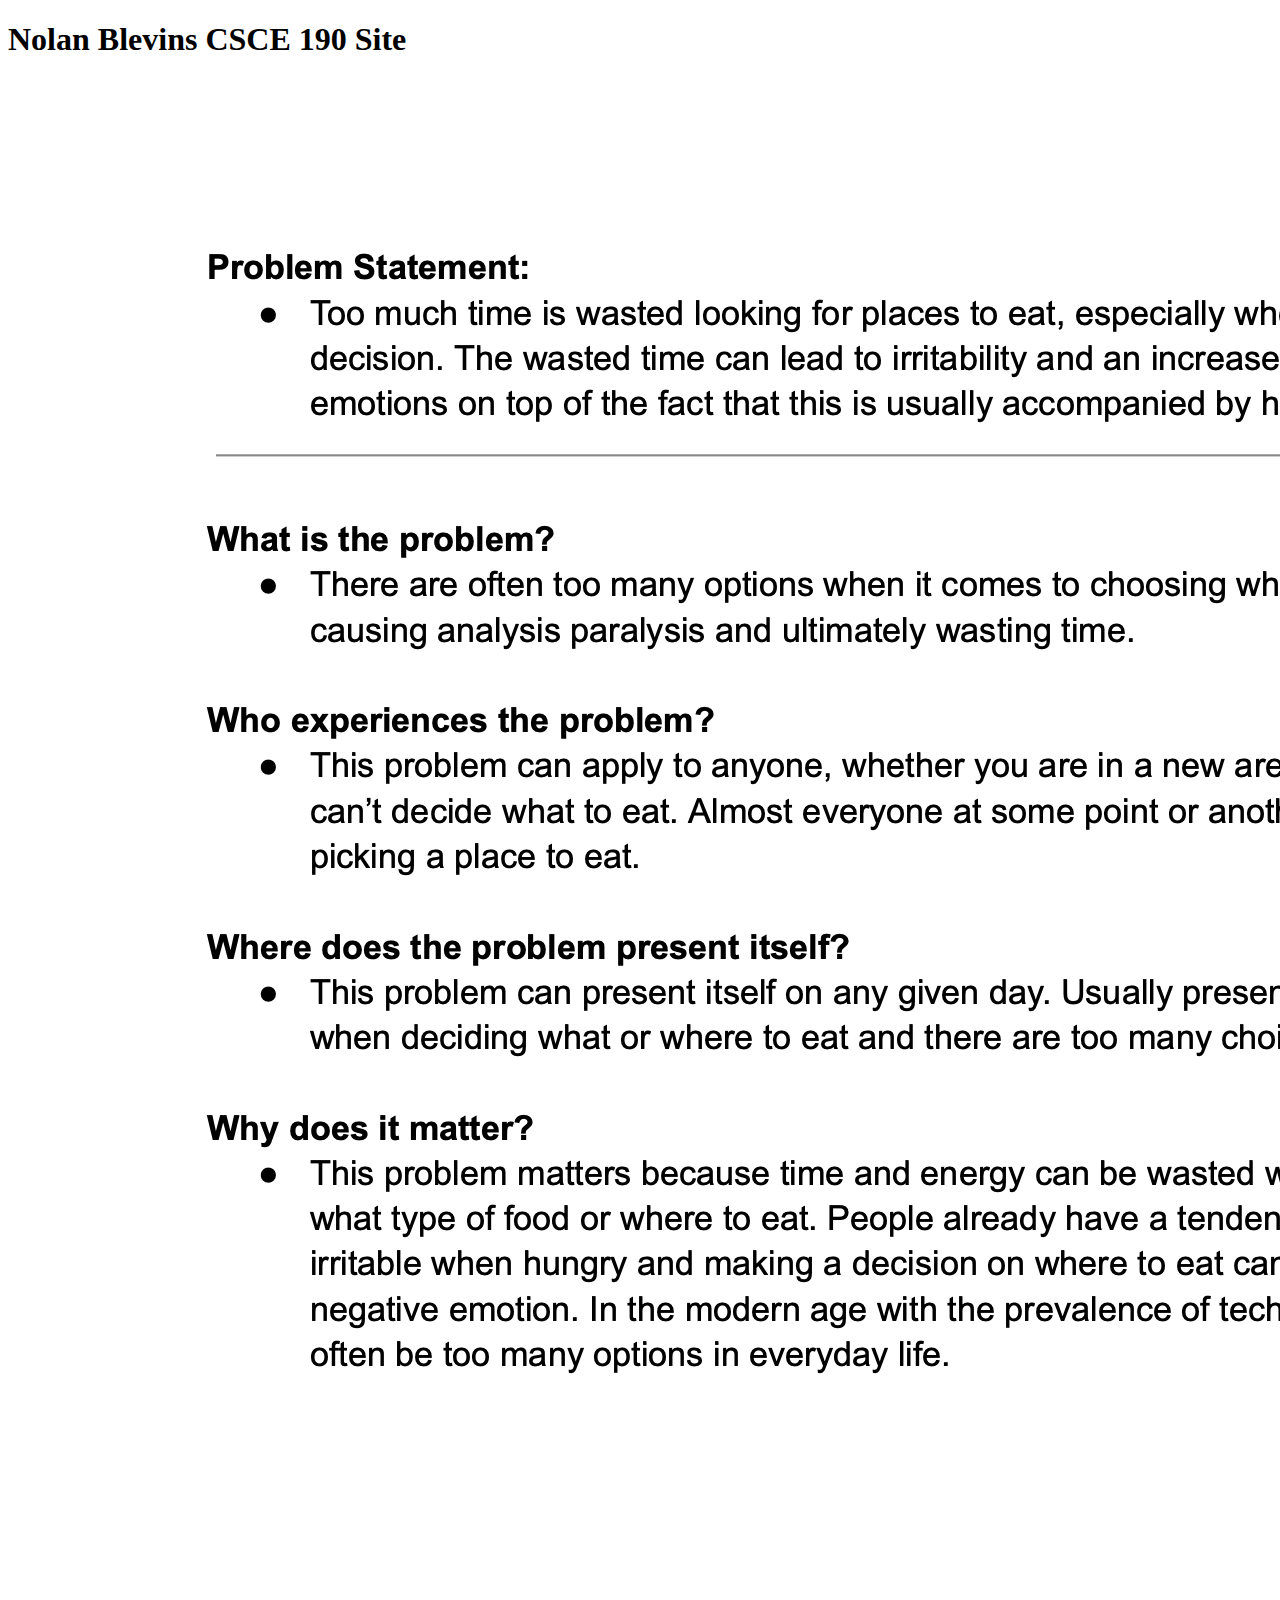
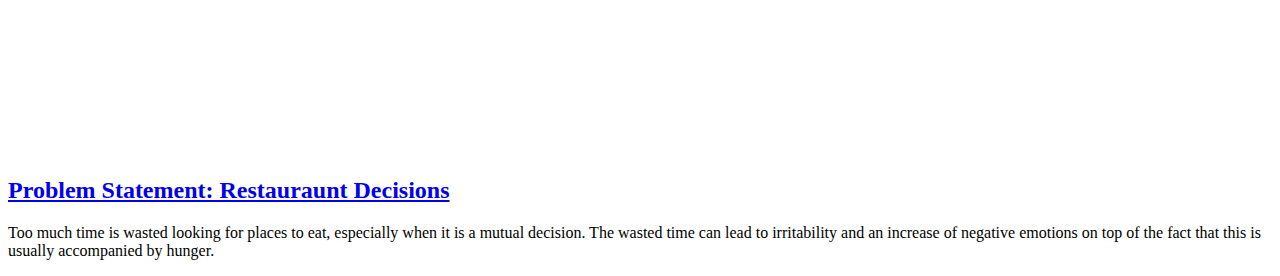
==== index.html @ 2ad58fb8 "Update index.html" ====
<!DOCTYPE html>
<html>
    <head>
        <title>CSCE 190: Nolan Blevins</title>
    </head>
    <body>
        <h1>Nolan Blevins CSCE 190 Site</h1>

        <section class="assignment">
            <a href="files/problem-statement.pdf"><img src="Images/problem-statement.png"></a>
            <section class="ass-details">
                <a href="files/problem-statement.pdf"><h2>Problem Statement: Restauraunt Decisions</h2></a>
                <p>Too much time is wasted looking for places to eat, especially when it is a mutual decision. The wasted time can lead to irritability and an increase of negative emotions on top of the fact that this is usually accompanied by hunger.</p>
            </section>
        </section>

    </body>
</html>
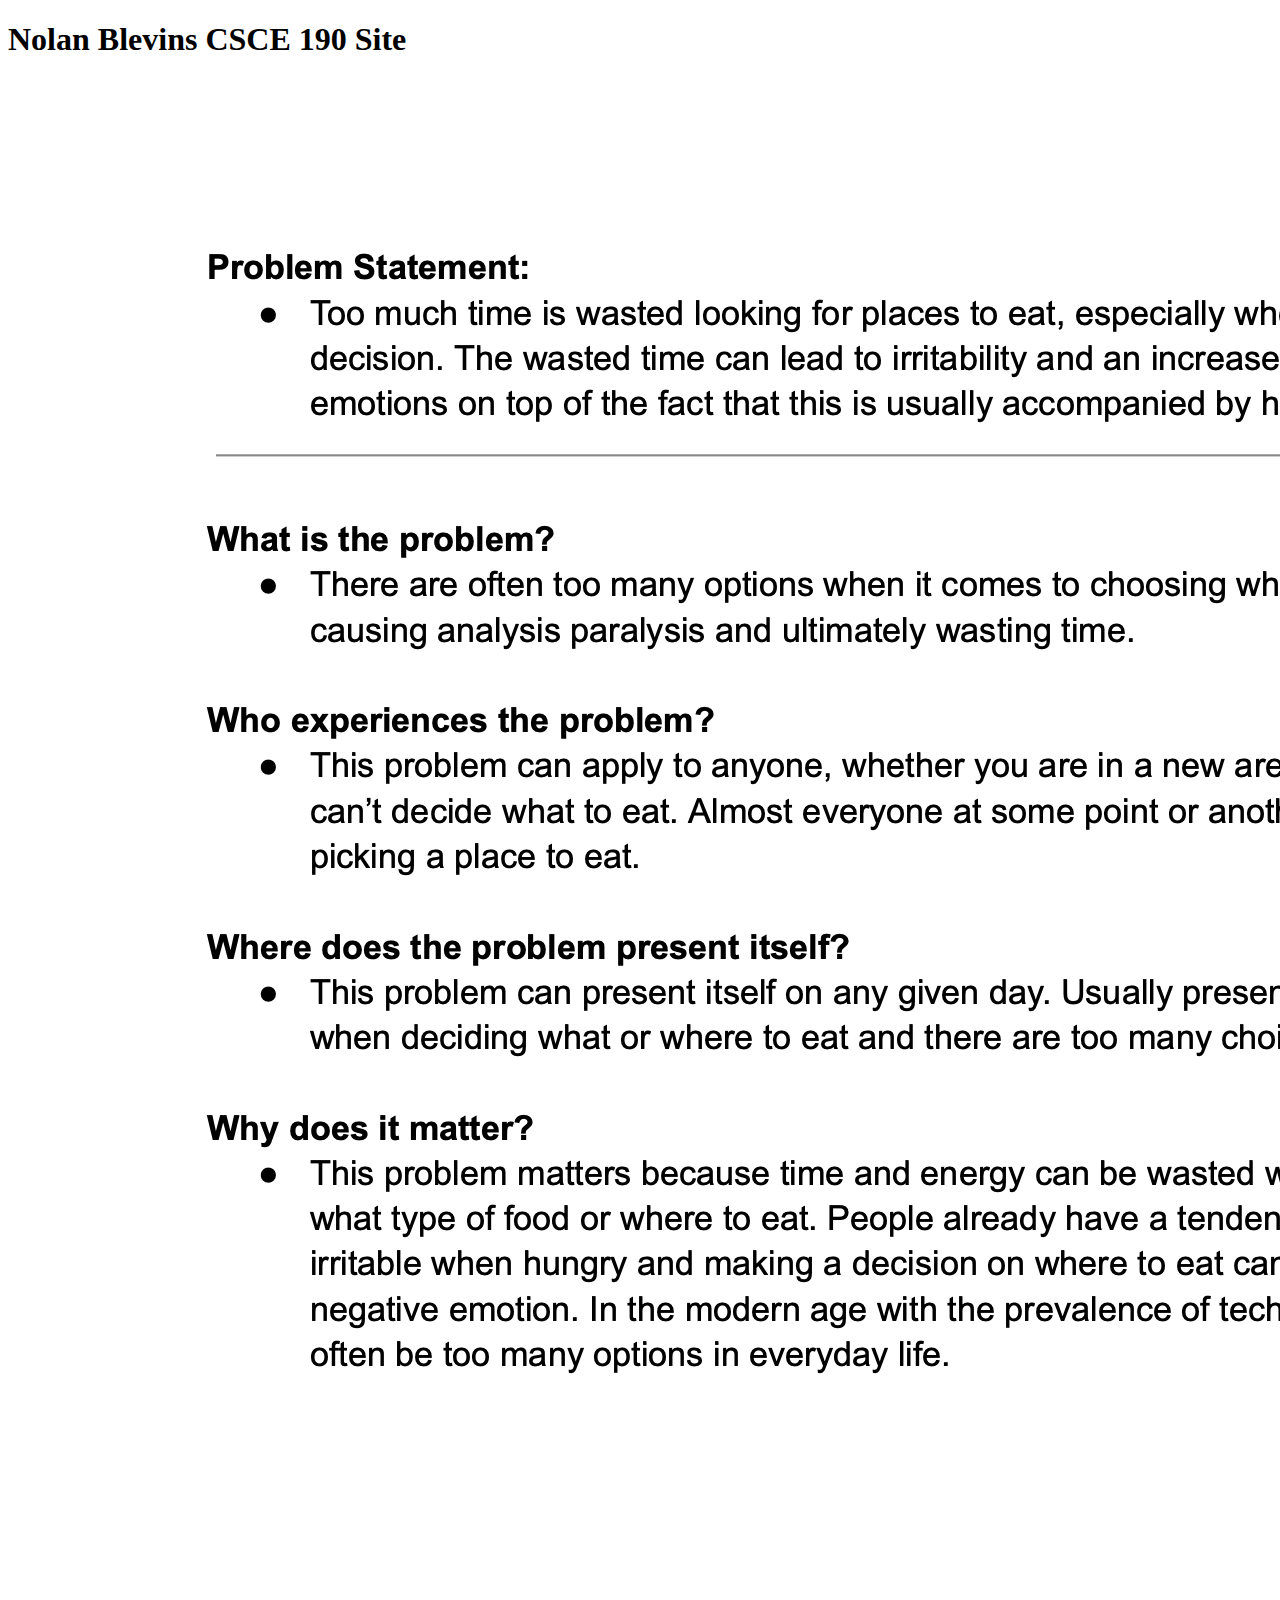
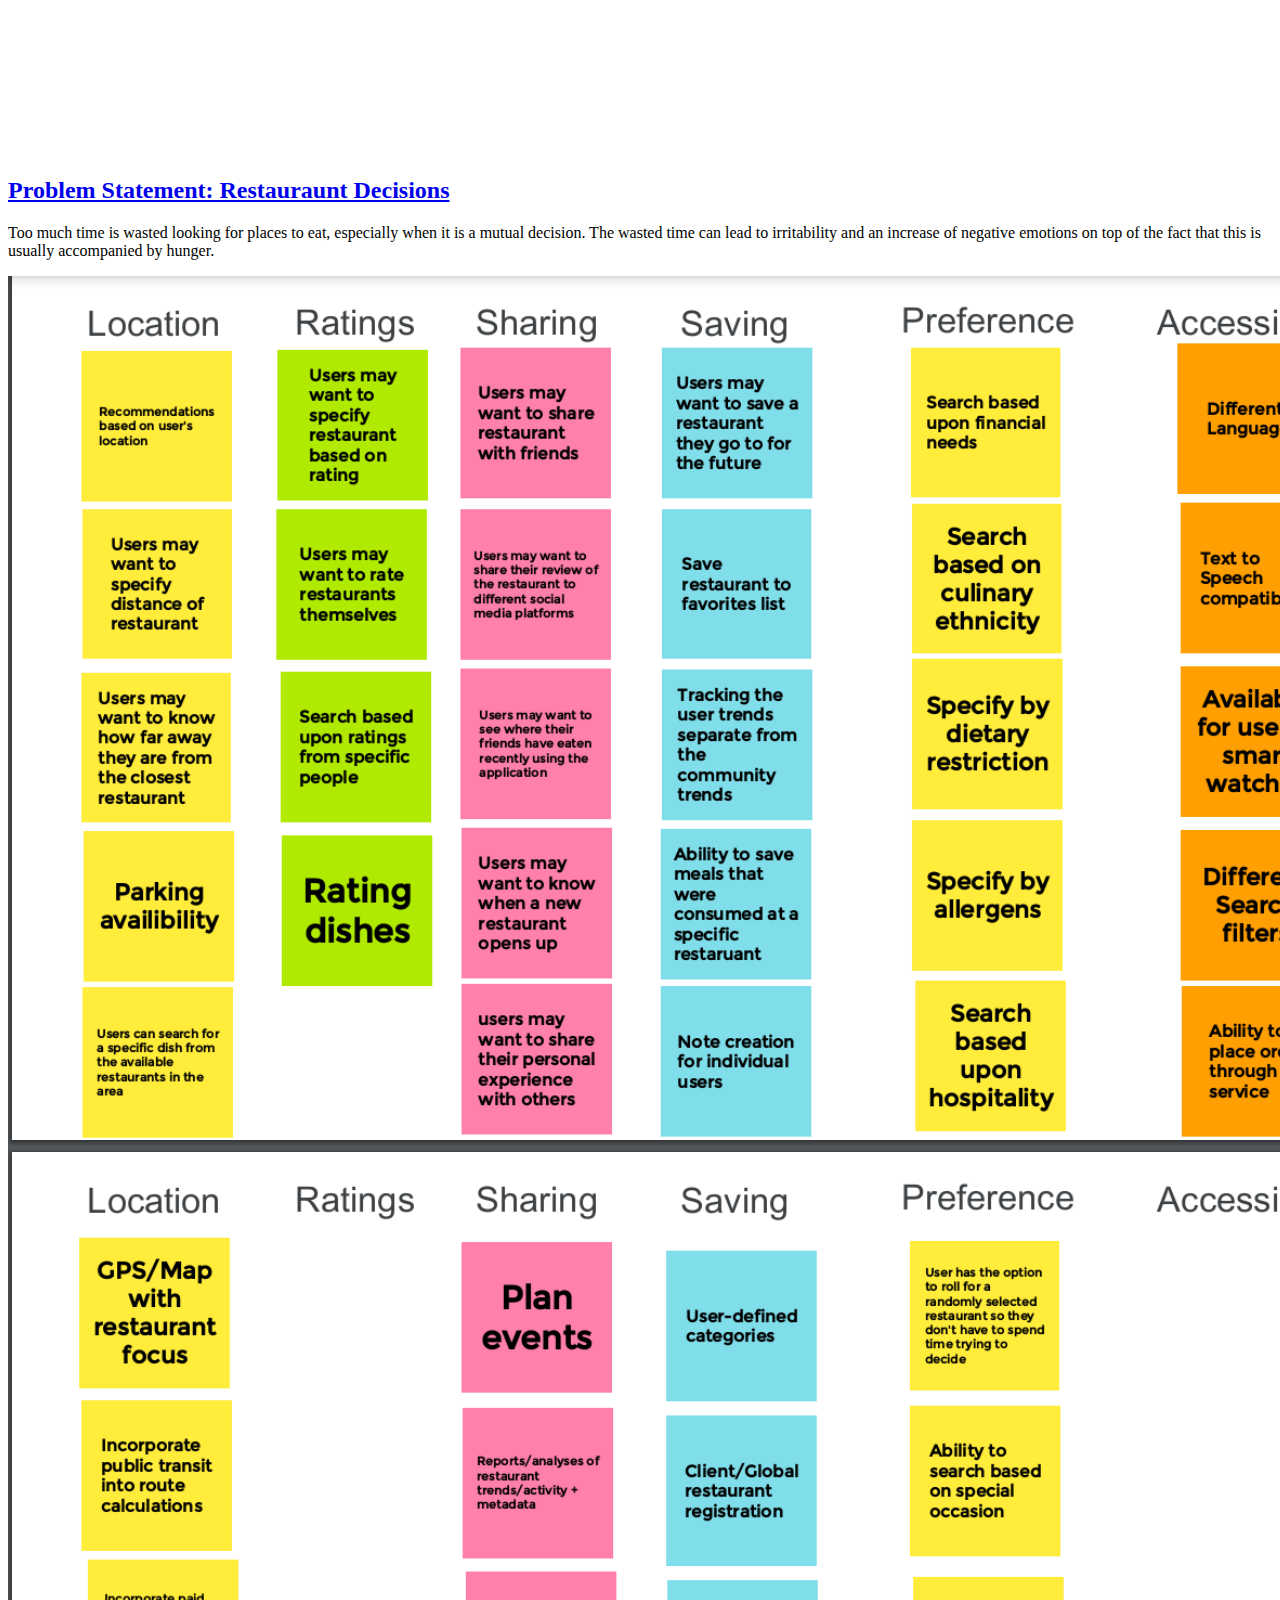
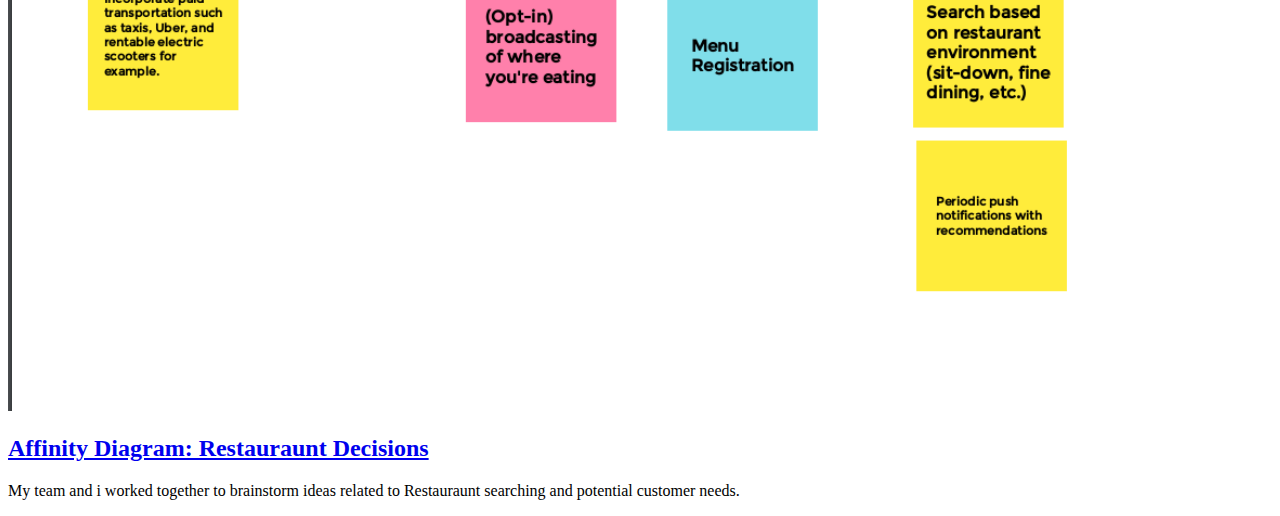
==== commit 05a47471: "Add files via upload" ====
--- a/index.html
+++ b/index.html
@@ -5,7 +5,7 @@
     </head>
     <body>
         <h1>Nolan Blevins CSCE 190 Site</h1>
-
+        <!-- Problem Statement Assignment-->
         <section class="assignment">
             <a href="files/problem-statement.pdf"><img src="Images/problem-statement.png"></a>
             <section class="ass-details">
@@ -14,5 +14,16 @@
             </section>
         </section>
 
+        <!-- Affinity Diagram Assignment-->
+        <section class="assignment">
+            <a href="files/affinity-diagram.pdf"><img src="Images/affinity-diagram.png"></a>
+            <section class="ass-details">
+                <a href="files/affinity-diagram.pdf"><h2>Affinity Diagram: Restauraunt Decisions</h2></a>
+                <p>
+                    My team and i worked together to brainstorm ideas related to Restauraunt searching and potential customer needs.
+                </p>
+            </section>
+        </section>
+
     </body>
 </html>
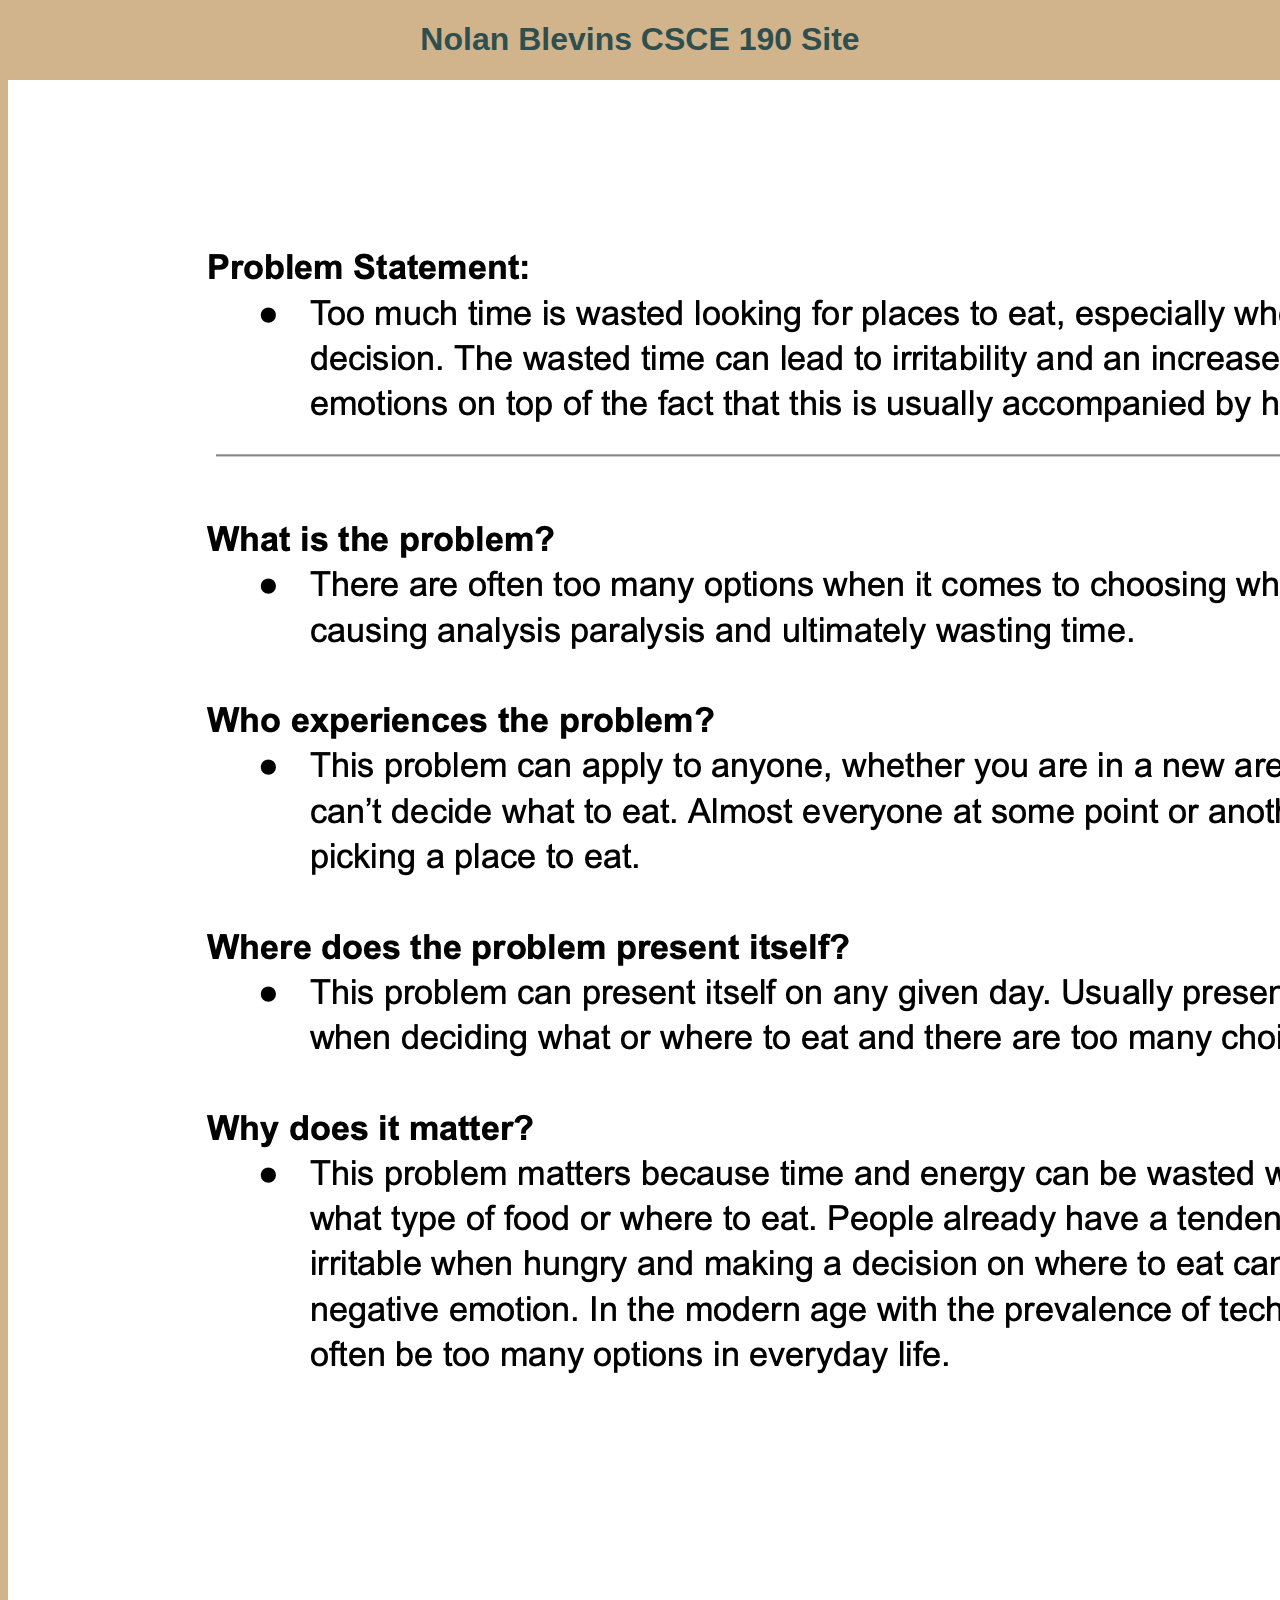
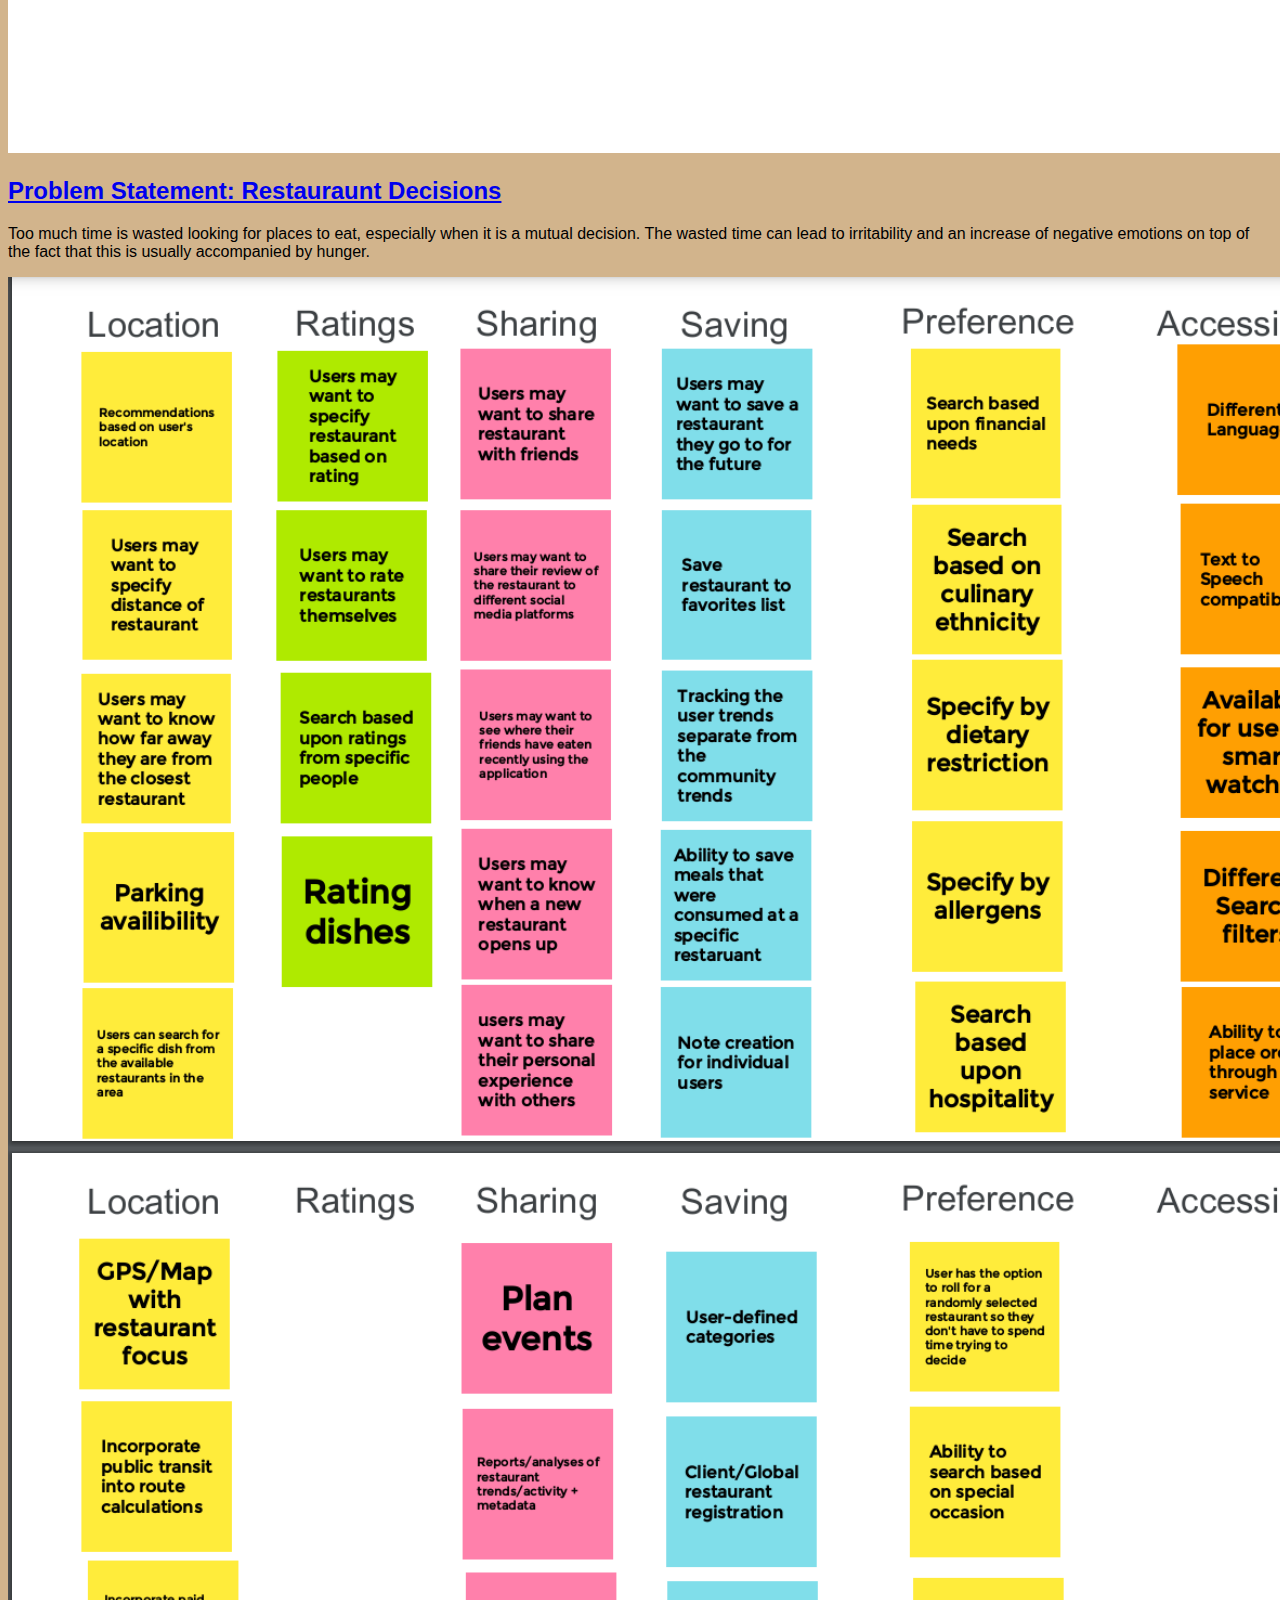
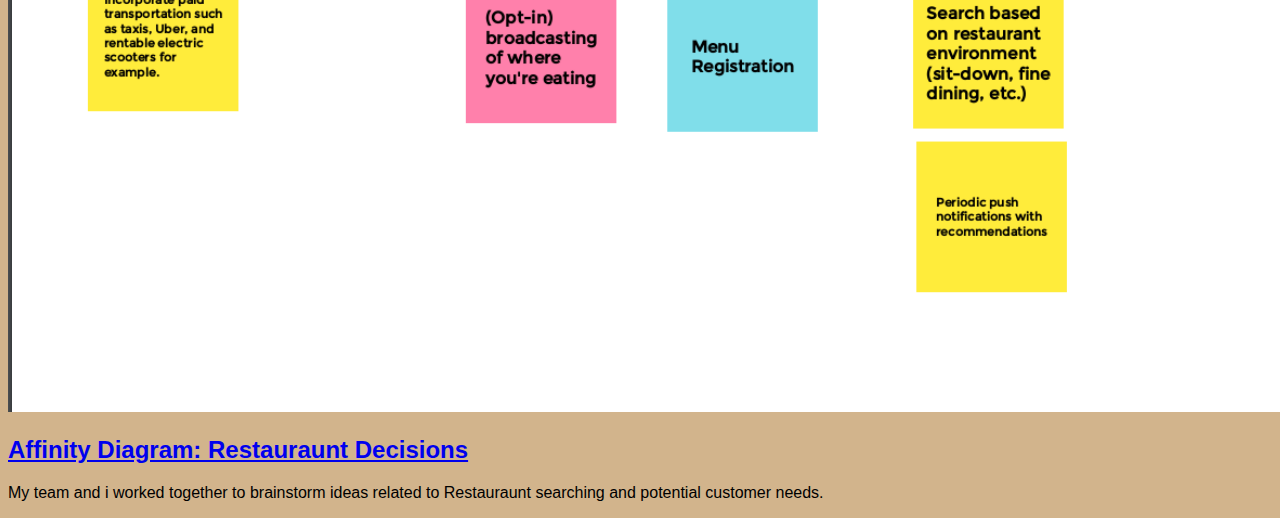
==== commit 42a72138: "Add files via upload" ====
--- a/index.html
+++ b/index.html
@@ -2,10 +2,11 @@
 <html>
     <head>
         <title>CSCE 190: Nolan Blevins</title>
+        <link rel="stylesheet" href="styles.css">
     </head>
     <body>
         <h1>Nolan Blevins CSCE 190 Site</h1>
-        <!-- Problem Statement Assignment-->
+        <!-- Problem Statement Assignment--> 
         <section class="assignment">
             <a href="files/problem-statement.pdf"><img src="Images/problem-statement.png"></a>
             <section class="ass-details">
--- a/styles.css
+++ b/styles.css
@@ -0,0 +1,9 @@
+body{
+    background: tan;
+    font-family: 'Trebuchet MS', 'Lucida Sans Unicode', 'Lucida Grande', 'Lucida Sans', Arial, sans-serif;
+}
+
+h1{
+    color: darkslategrey;
+    text-align: center;
+}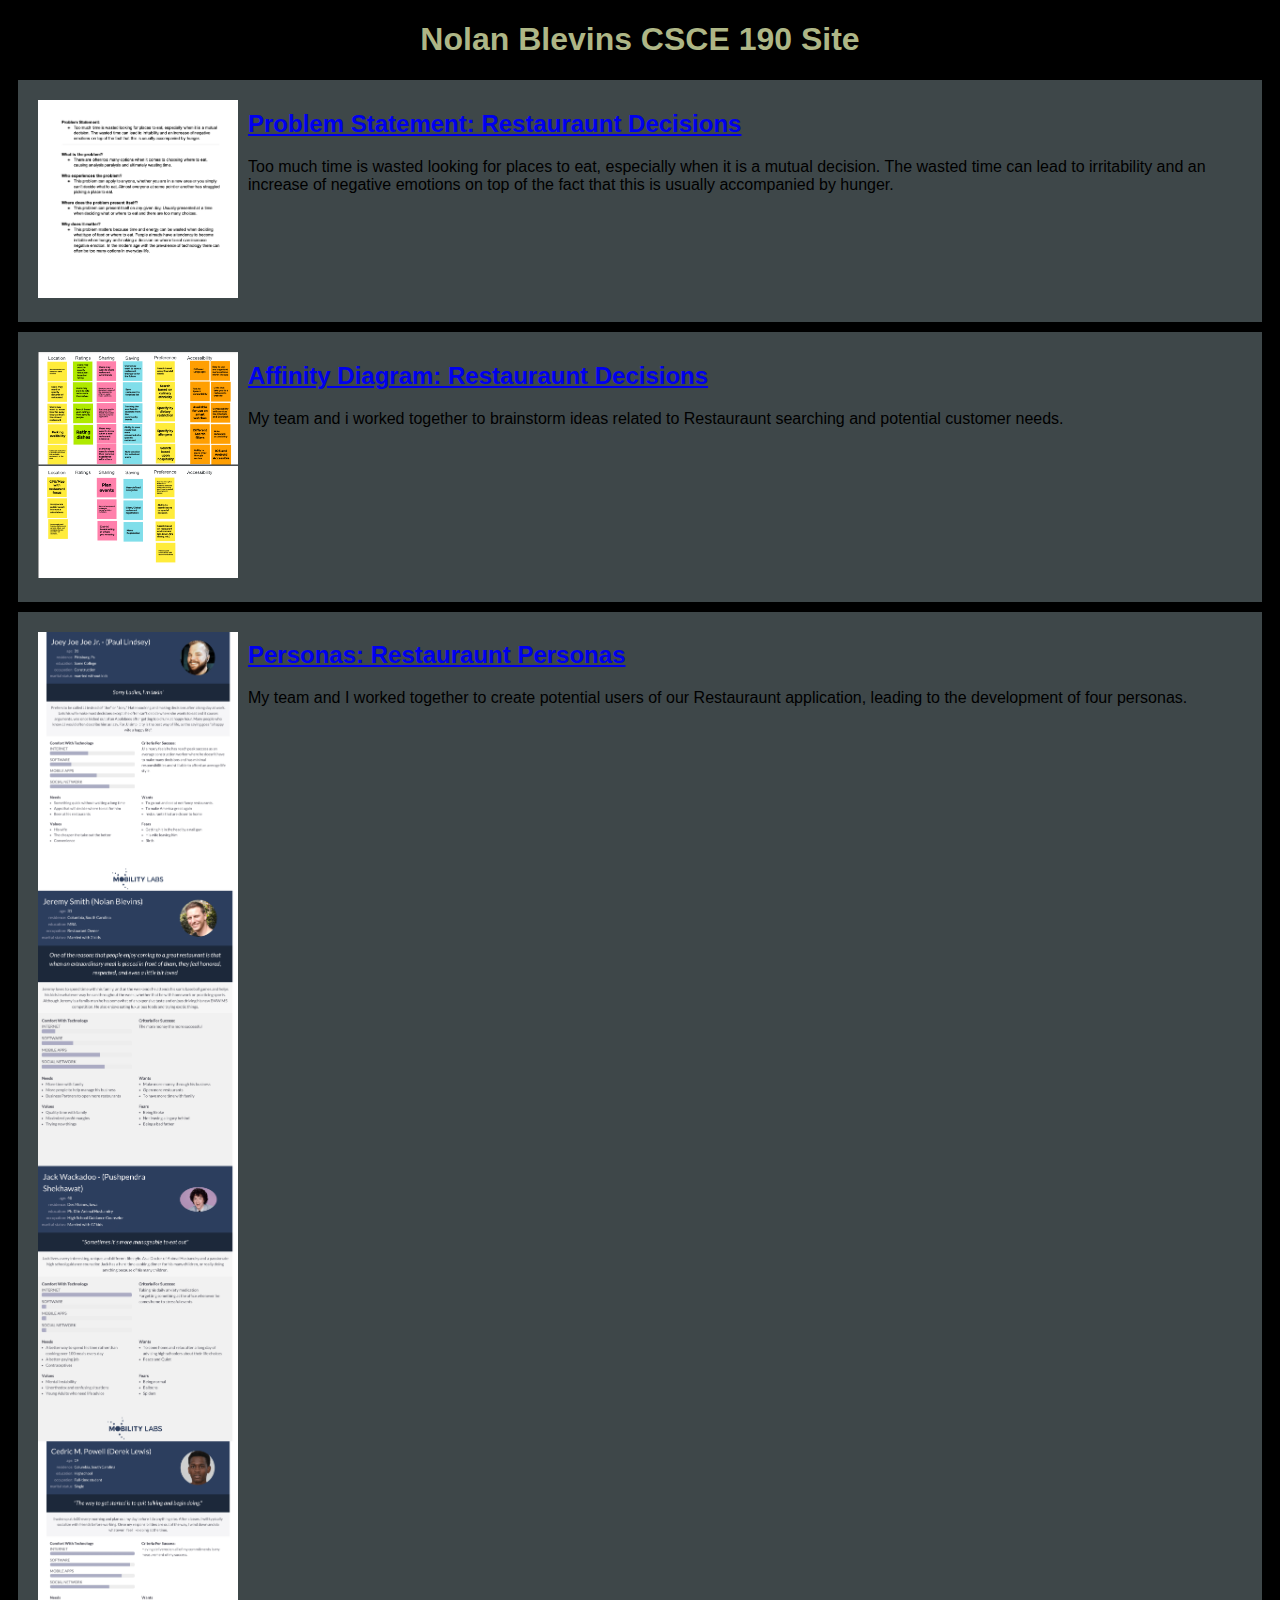
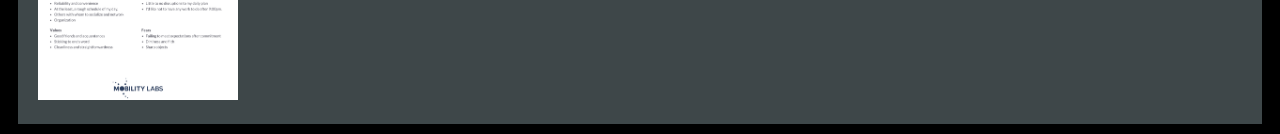
==== commit 573eed6b: "Add files via upload" ====
--- a/index.html
+++ b/index.html
@@ -26,5 +26,17 @@
             </section>
         </section>
 
+        <!-- Persona Assignment-->
+        <section class="assignment">
+            <a href="files/MergedPersonas.pdf"><img src="Images/MergedPersonas.png"></a>
+            <section class="ass-details">
+                <a href="files/MergedPersonas.pdf"><h2>Personas: Restauraunt Personas</h2></a>
+                <p>
+                    My team and I worked together to create potential users of our Restauraunt application, leading to the development of four personas.
+                </p>
+            </section>
+        </section>
+
+
     </body>
 </html>
--- a/styles.css
+++ b/styles.css
@@ -1,9 +1,18 @@
 body{
-    background: tan;
+    background: rgb(0, 0, 0);
     font-family: 'Trebuchet MS', 'Lucida Sans Unicode', 'Lucida Grande', 'Lucida Sans', Arial, sans-serif;
 }
-
+.assignment {
+    display: flex;
+    padding: 10px;
+    margin: 10px;
+    background: rgb(62, 71, 73);
+}
+.assignment img {
+    width: 200px;
+    padding: 10px;
+}
 h1{
-    color: darkslategrey;
+    color: rgb(174, 182, 134);
     text-align: center;
 }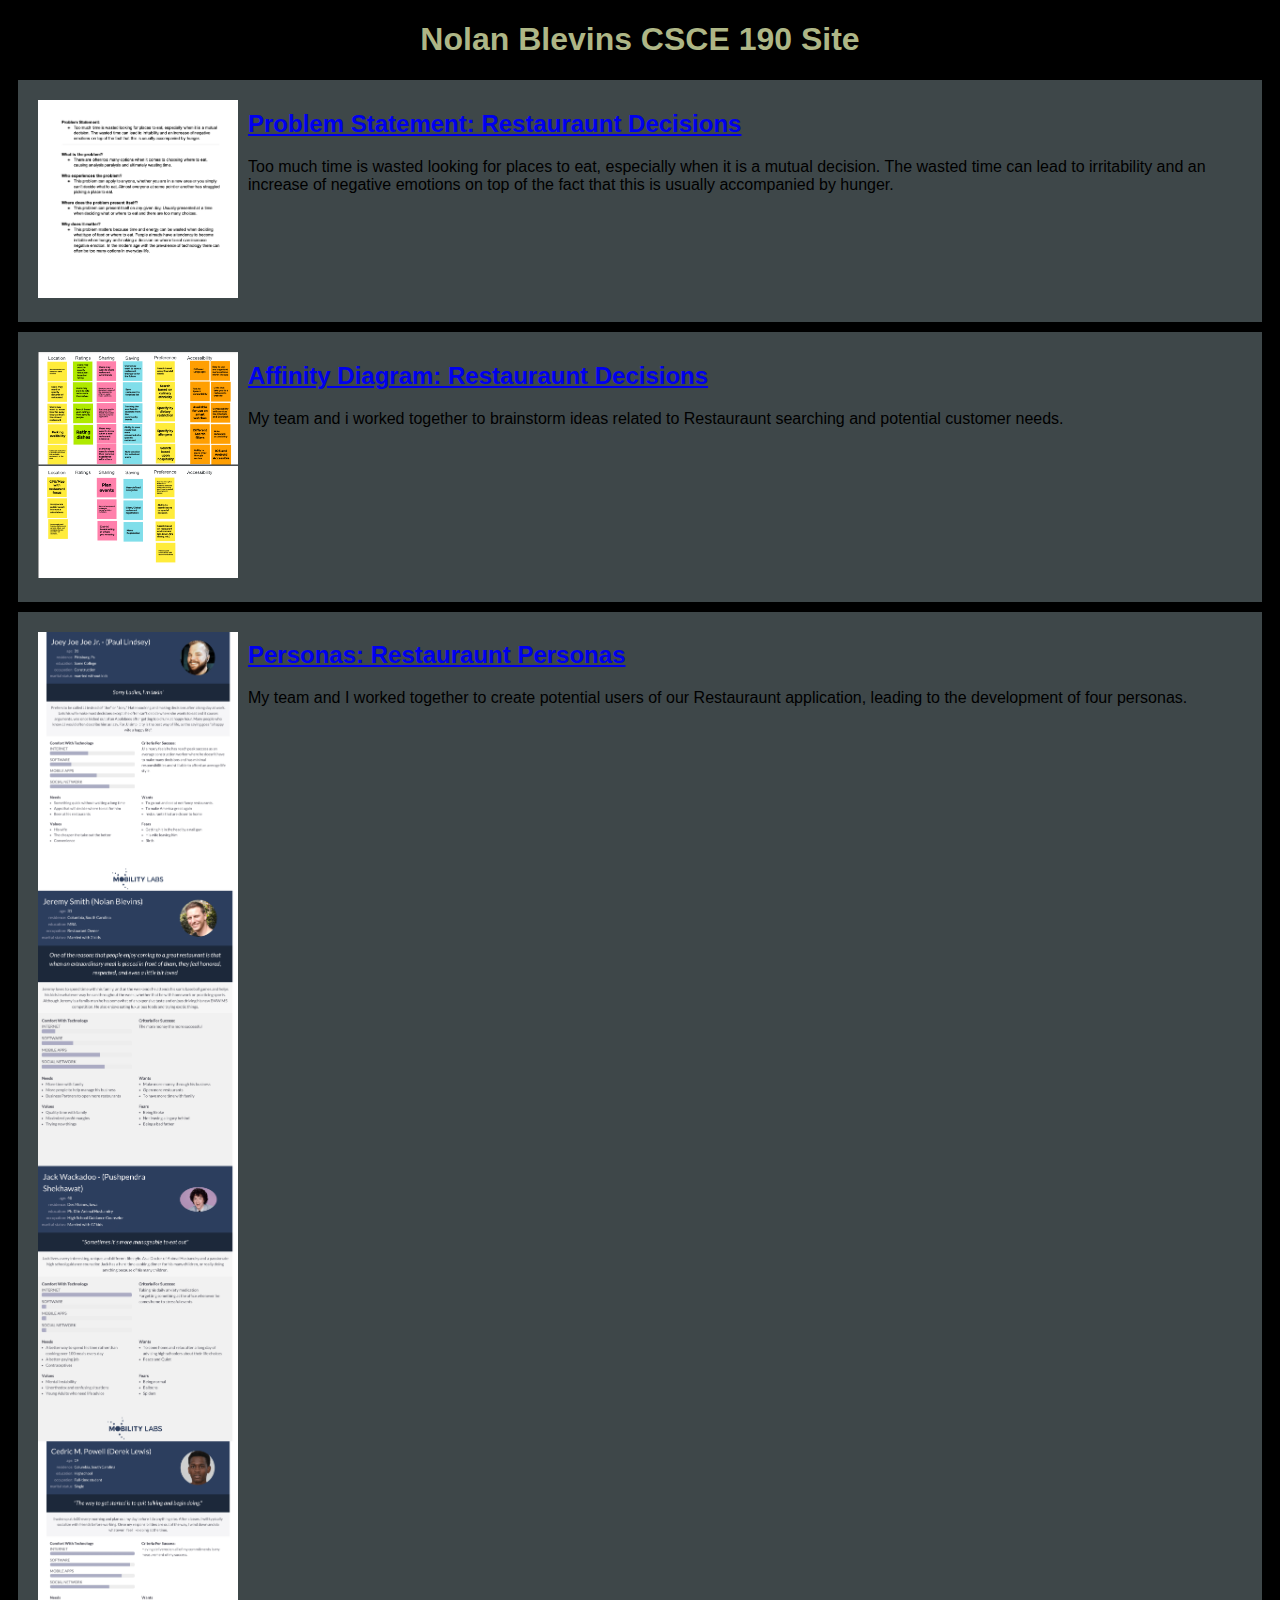
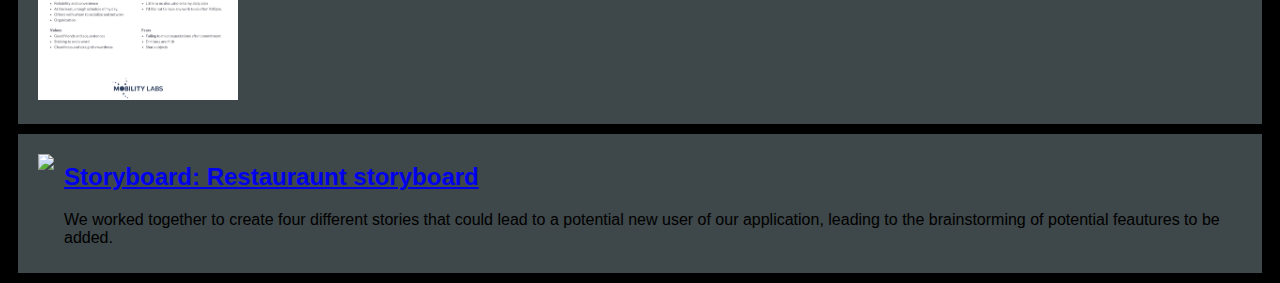
==== commit 93e87037: "Add files via upload" ====
--- a/index.html
+++ b/index.html
@@ -37,6 +37,18 @@
             </section>
         </section>
 
+        <!-- Storyboard Assignment-->
+        <section class="assignment">
+            <a href="files/Storyboard_CSCE_190.pdf"><img src="Images/Storyboard_CSCE_190.png"></a>
+            <section class="ass-details">
+                <a href="files/Storyboard_CSCE_190.pdf"><h2>Storyboard: Restauraunt storyboard</h2></a>
+                <p>
+                   We worked together to create four different stories that could lead to a potential new user of our application, 
+                   leading to the brainstorming of potential feautures to be added.
+                </p>
+            </section>
+        </section>
+
 
     </body>
 </html>
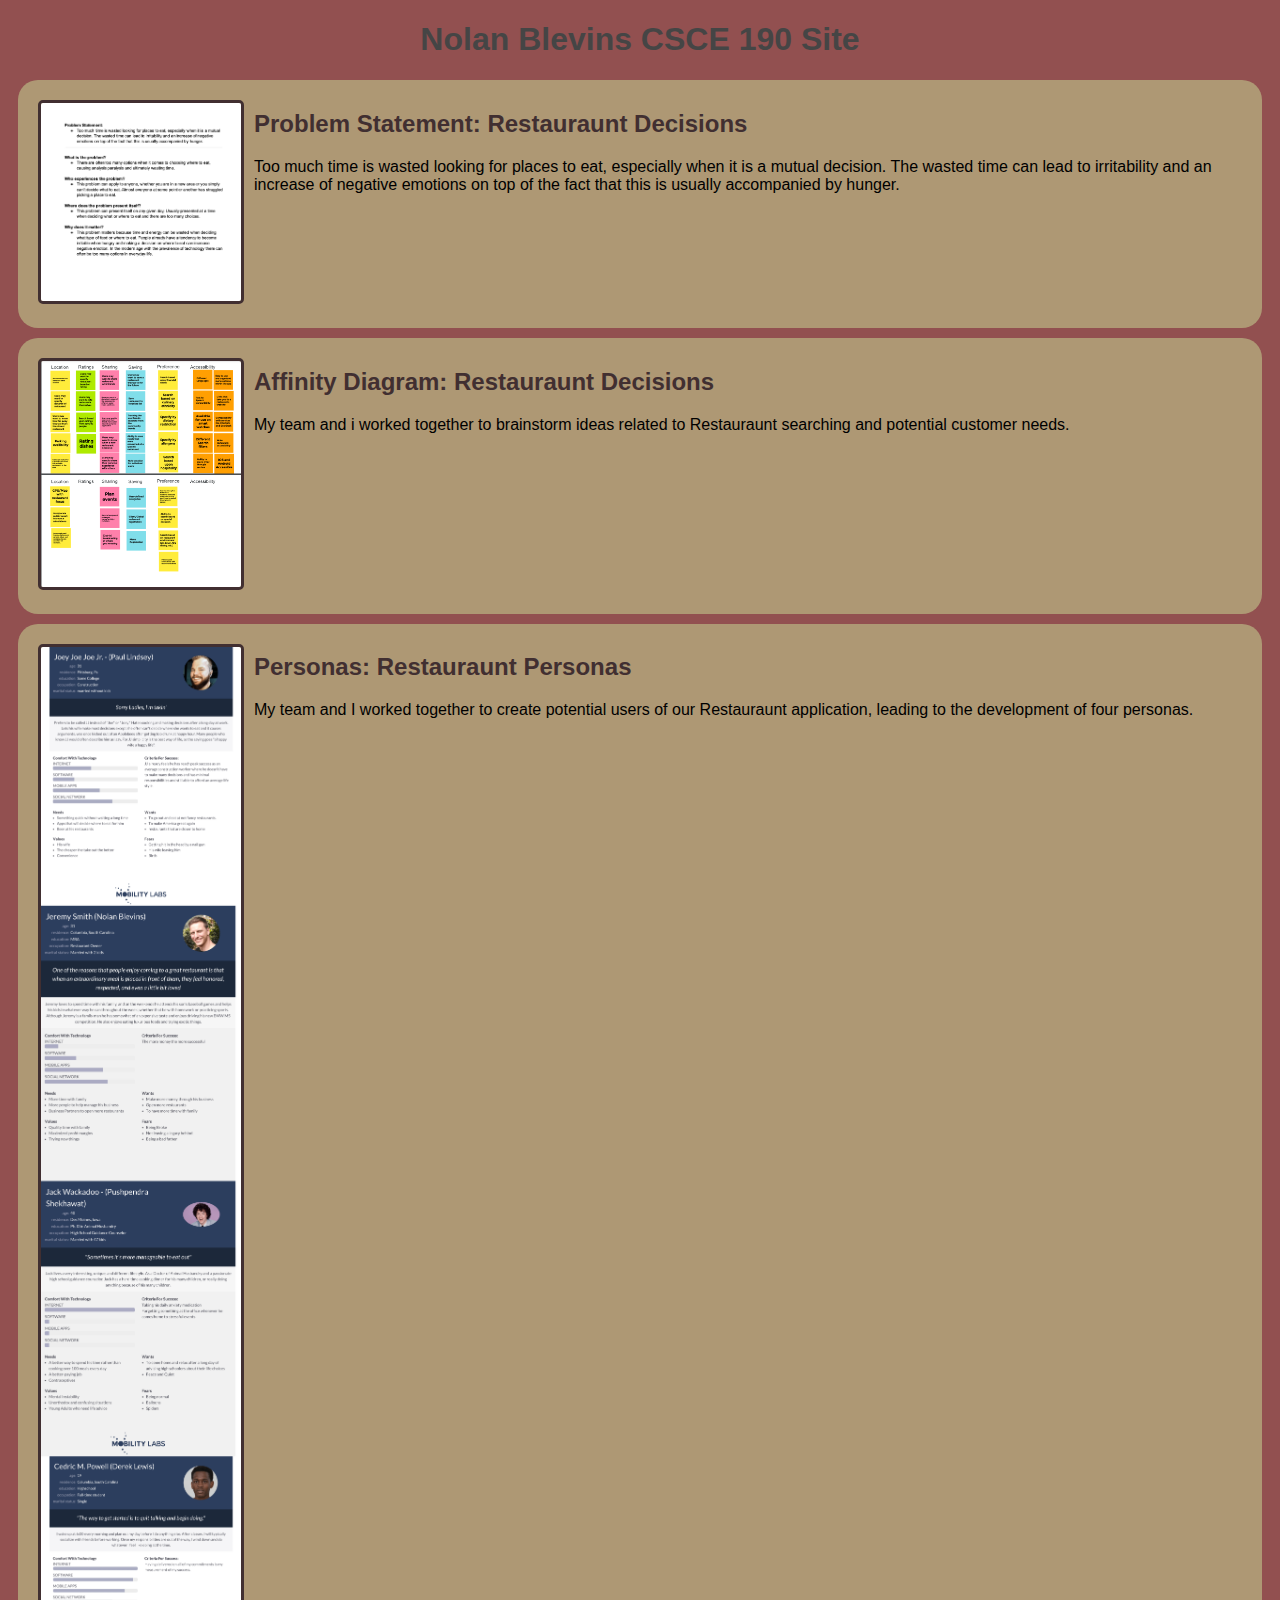
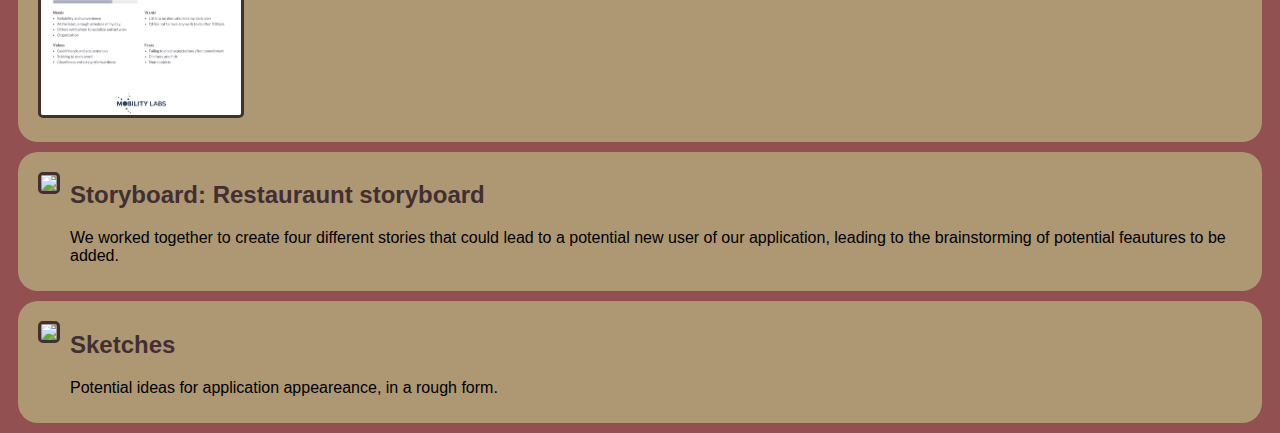
==== commit 0496dd06: "Add files via upload" ====
--- a/index.html
+++ b/index.html
@@ -1,54 +1,83 @@
 <!DOCTYPE html>
 <html>
-    <head>
-        <title>CSCE 190: Nolan Blevins</title>
-        <link rel="stylesheet" href="styles.css">
-    </head>
-    <body>
-        <h1>Nolan Blevins CSCE 190 Site</h1>
-        <!-- Problem Statement Assignment--> 
-        <section class="assignment">
-            <a href="files/problem-statement.pdf"><img src="Images/problem-statement.png"></a>
-            <section class="ass-details">
-                <a href="files/problem-statement.pdf"><h2>Problem Statement: Restauraunt Decisions</h2></a>
-                <p>Too much time is wasted looking for places to eat, especially when it is a mutual decision. The wasted time can lead to irritability and an increase of negative emotions on top of the fact that this is usually accompanied by hunger.</p>
-            </section>
+
+<head>
+    <title>CSCE 190: Nolan Blevins</title>
+    <link rel="stylesheet" href="styles.css">
+</head>
+
+<body>
+    <h1>Nolan Blevins CSCE 190 Site</h1>
+    <!-- Problem Statement Assignment-->
+    <section class="assignment">
+        <a href="files/problem-statement.pdf"><img src="Images/problem-statement.png"></a>
+        <section class="ass-details">
+            <a href="files/problem-statement.pdf">
+                <h2>Problem Statement: Restauraunt Decisions</h2>
+            </a>
+            <p>Too much time is wasted looking for places to eat, especially when it is a mutual decision. The wasted
+                time can lead to irritability and an increase of negative emotions on top of the fact that this is
+                usually accompanied by hunger.</p>
         </section>
+    </section>
 
-        <!-- Affinity Diagram Assignment-->
-        <section class="assignment">
-            <a href="files/affinity-diagram.pdf"><img src="Images/affinity-diagram.png"></a>
-            <section class="ass-details">
-                <a href="files/affinity-diagram.pdf"><h2>Affinity Diagram: Restauraunt Decisions</h2></a>
-                <p>
-                    My team and i worked together to brainstorm ideas related to Restauraunt searching and potential customer needs.
-                </p>
-            </section>
+    <!-- Affinity Diagram Assignment-->
+    <section class="assignment">
+        <a href="files/affinity-diagram.pdf"><img src="Images/affinity-diagram.png"></a>
+        <section class="ass-details">
+            <a href="files/affinity-diagram.pdf">
+                <h2>Affinity Diagram: Restauraunt Decisions</h2>
+            </a>
+            <p>
+                My team and i worked together to brainstorm ideas related to Restauraunt searching and potential
+                customer needs.
+            </p>
         </section>
+    </section>
 
-        <!-- Persona Assignment-->
-        <section class="assignment">
-            <a href="files/MergedPersonas.pdf"><img src="Images/MergedPersonas.png"></a>
-            <section class="ass-details">
-                <a href="files/MergedPersonas.pdf"><h2>Personas: Restauraunt Personas</h2></a>
-                <p>
-                    My team and I worked together to create potential users of our Restauraunt application, leading to the development of four personas.
-                </p>
-            </section>
+    <!-- Persona Assignment-->
+    <section class="assignment">
+        <a href="files/MergedPersonas.pdf"><img src="Images/MergedPersonas.png"></a>
+        <section class="ass-details">
+            <a href="files/MergedPersonas.pdf">
+                <h2>Personas: Restauraunt Personas</h2>
+            </a>
+            <p>
+                My team and I worked together to create potential users of our Restauraunt application, leading to the
+                development of four personas.
+            </p>
         </section>
+    </section>
 
-        <!-- Storyboard Assignment-->
-        <section class="assignment">
-            <a href="files/Storyboard_CSCE_190.pdf"><img src="Images/Storyboard_CSCE_190.png"></a>
-            <section class="ass-details">
-                <a href="files/Storyboard_CSCE_190.pdf"><h2>Storyboard: Restauraunt storyboard</h2></a>
-                <p>
-                   We worked together to create four different stories that could lead to a potential new user of our application, 
-                   leading to the brainstorming of potential feautures to be added.
-                </p>
-            </section>
+    <!-- Storyboard Assignment-->
+    <section class="assignment">
+        <a href="files/Storyboard_CSCE_190.pdf"><img src="Images/Storyboard_CSCE_190.png"></a>
+        <section class="ass-details">
+            <a href="files/Storyboard_CSCE_190.pdf">
+                <h2>Storyboard: Restauraunt storyboard</h2>
+            </a>
+            <p>
+                We worked together to create four different stories that could lead to a potential new user of our
+                application,
+                leading to the brainstorming of potential feautures to be added.
+            </p>
         </section>
+    </section>
+
+    <!-- Sketches Assignment-->
+    <section class="assignment">
+        <a href="files/csce190_sketches.pdf"><img src="Images/csce190_sketches.png"></a>
+        <section class="ass-details">
+            <a href="files/csce190_sketches.pdf">
+                <h2>Sketches</h2>
+            </a>
+            <p>
+                Potential ideas for application appeareance, in a rough form.
+            </p>
+        </section>
+    </section>
 
 
-    </body>
-</html>
+</body>
+
+</html>--- a/styles.css
+++ b/styles.css
@@ -1,18 +1,42 @@
-body{
-    background: rgb(0, 0, 0);
+body {
+    background: rgb(146, 80, 80);
     font-family: 'Trebuchet MS', 'Lucida Sans Unicode', 'Lucida Grande', 'Lucida Sans', Arial, sans-serif;
 }
+
 .assignment {
     display: flex;
     padding: 10px;
     margin: 10px;
-    background: rgb(62, 71, 73);
+    background: rgb(174, 152, 116);
+    border-radius: 20px;
 }
+
 .assignment img {
     width: 200px;
-    padding: 10px;
+    margin: 10px;
+    border-radius: 5px;
+    border: 3px solid rgb(65, 47, 49);
+
 }
-h1{
-    color: rgb(174, 182, 134);
+
+.assignment img:hover {
+    border: 3px dashed rgb(220, 213, 213);
+}
+
+h1 {
+    color: rgb(69, 69, 69);
     text-align: center;
+}
+
+h1:hover {
+    color: rgb(220, 213, 213);
+}
+
+A {
+    text-decoration: none;
+    color: rgb(65, 47, 49);
+}
+
+a:hover {
+    color: rgb(220, 213, 213);
 }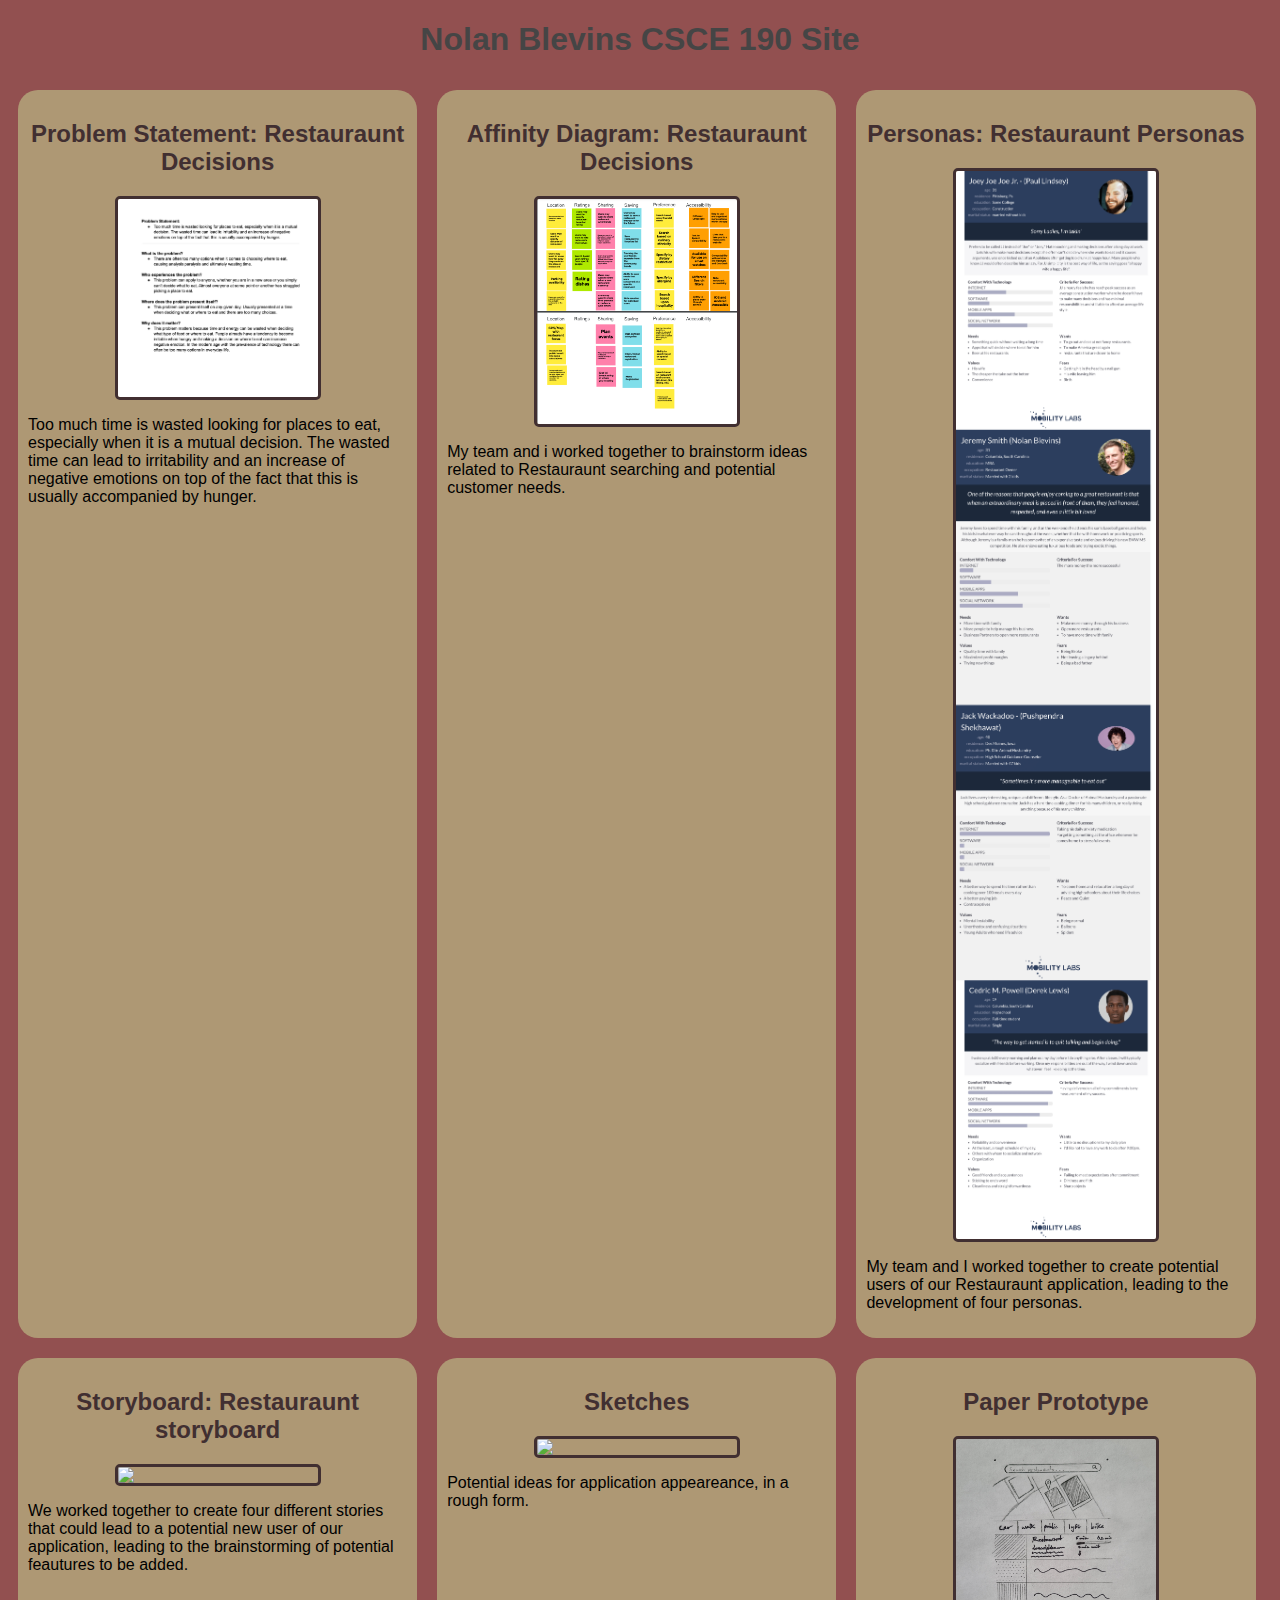
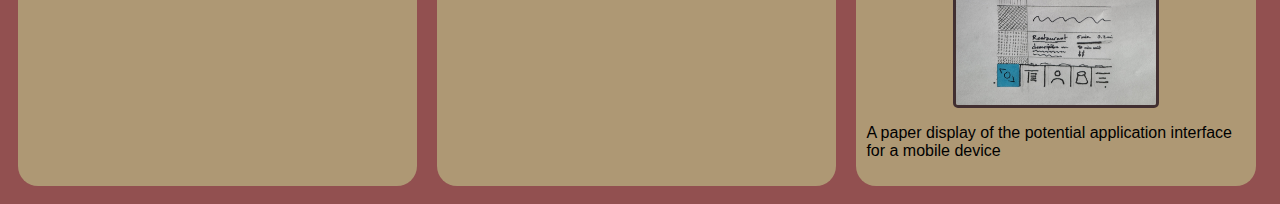
==== commit c353a13d: "Add files via upload" ====
--- a/index.html
+++ b/index.html
@@ -8,75 +8,86 @@
 
 <body>
     <h1>Nolan Blevins CSCE 190 Site</h1>
-    <!-- Problem Statement Assignment-->
-    <section class="assignment">
-        <a href="files/problem-statement.pdf"><img src="Images/problem-statement.png"></a>
-        <section class="ass-details">
+    <div class="assignments">
+        <!-- Problem Statement Assignment-->
+        <section class="assignment">
             <a href="files/problem-statement.pdf">
                 <h2>Problem Statement: Restauraunt Decisions</h2>
             </a>
+            <a href="files/problem-statement.pdf"><img src="Images/problem-statement.png"></a>
             <p>Too much time is wasted looking for places to eat, especially when it is a mutual decision. The wasted
                 time can lead to irritability and an increase of negative emotions on top of the fact that this is
                 usually accompanied by hunger.</p>
         </section>
-    </section>
 
-    <!-- Affinity Diagram Assignment-->
-    <section class="assignment">
-        <a href="files/affinity-diagram.pdf"><img src="Images/affinity-diagram.png"></a>
-        <section class="ass-details">
+        <!-- Affinity Diagram Assignment-->
+        <section class="assignment">
             <a href="files/affinity-diagram.pdf">
                 <h2>Affinity Diagram: Restauraunt Decisions</h2>
             </a>
+            <a href="files/affinity-diagram.pdf"><img src="Images/affinity-diagram.png"></a>
             <p>
                 My team and i worked together to brainstorm ideas related to Restauraunt searching and potential
                 customer needs.
             </p>
         </section>
-    </section>
 
-    <!-- Persona Assignment-->
-    <section class="assignment">
-        <a href="files/MergedPersonas.pdf"><img src="Images/MergedPersonas.png"></a>
-        <section class="ass-details">
+        <!-- Persona Assignment-->
+        <section class="assignment">
             <a href="files/MergedPersonas.pdf">
                 <h2>Personas: Restauraunt Personas</h2>
             </a>
+            <a href="files/MergedPersonas.pdf"><img src="Images/MergedPersonas.png"></a>
+
             <p>
                 My team and I worked together to create potential users of our Restauraunt application, leading to the
                 development of four personas.
             </p>
         </section>
-    </section>
 
-    <!-- Storyboard Assignment-->
-    <section class="assignment">
-        <a href="files/Storyboard_CSCE_190.pdf"><img src="Images/Storyboard_CSCE_190.png"></a>
-        <section class="ass-details">
+        <!-- Storyboard Assignment-->
+        <section class="assignment">
             <a href="files/Storyboard_CSCE_190.pdf">
                 <h2>Storyboard: Restauraunt storyboard</h2>
             </a>
-            <p>
-                We worked together to create four different stories that could lead to a potential new user of our
-                application,
-                leading to the brainstorming of potential feautures to be added.
-            </p>
+            <a href="files/Storyboard_CSCE_190.pdf"><img src="Images/Storyboard_CSCE_190.png"></a>
+            <section class="ass-details">
+
+                <p>
+                    We worked together to create four different stories that could lead to a potential new user of our
+                    application,
+                    leading to the brainstorming of potential feautures to be added.
+                </p>
+            </section>
         </section>
-    </section>
 
-    <!-- Sketches Assignment-->
-    <section class="assignment">
-        <a href="files/csce190_sketches.pdf"><img src="Images/csce190_sketches.png"></a>
-        <section class="ass-details">
+        <!-- Sketches Assignment-->
+        <section class="assignment">
             <a href="files/csce190_sketches.pdf">
                 <h2>Sketches</h2>
             </a>
+            <a href="files/csce190_sketches.pdf"><img src="Images/csce190_sketches.png"></a>
+            <section class="ass-details">
+
+                <p>
+                    Potential ideas for application appeareance, in a rough form.
+                </p>
+            </section>
+        </section>
+
+        <!-- Paper Assignment-->
+        <section class="assignment">
+            <a href="https://www.youtube.com/watch?v=nmW65WGh_qk&ab_channel=DevLewis">
+                <h2>Paper Prototype</h2>
+            </a>
+            <a href="https://www.youtube.com/watch?v=nmW65WGh_qk&ab_channel=DevLewis"><img
+                    src="Images/paperproto.jpeg"></a>
+
             <p>
-                Potential ideas for application appeareance, in a rough form.
+                A paper display of the potential application interface for a mobile device
             </p>
         </section>
-    </section>
-
+    </div>
 
 </body>
 
--- a/styles.css
+++ b/styles.css
@@ -3,10 +3,16 @@
     font-family: 'Trebuchet MS', 'Lucida Sans Unicode', 'Lucida Grande', 'Lucida Sans', Arial, sans-serif;
 }
 
+.assignments {
+    display: flex;
+    flex-wrap: wrap;
+}
+
 .assignment {
-    display: flex;
+    width: 30%;
     padding: 10px;
     margin: 10px;
+    padding: 20px 10;
     background: rgb(174, 152, 116);
     border-radius: 20px;
 }
@@ -16,6 +22,8 @@
     margin: 10px;
     border-radius: 5px;
     border: 3px solid rgb(65, 47, 49);
+    display: block;
+    margin: auto;
 
 }
 
@@ -25,6 +33,10 @@
 
 h1 {
     color: rgb(69, 69, 69);
+    text-align: center;
+}
+
+h2 {
     text-align: center;
 }
 
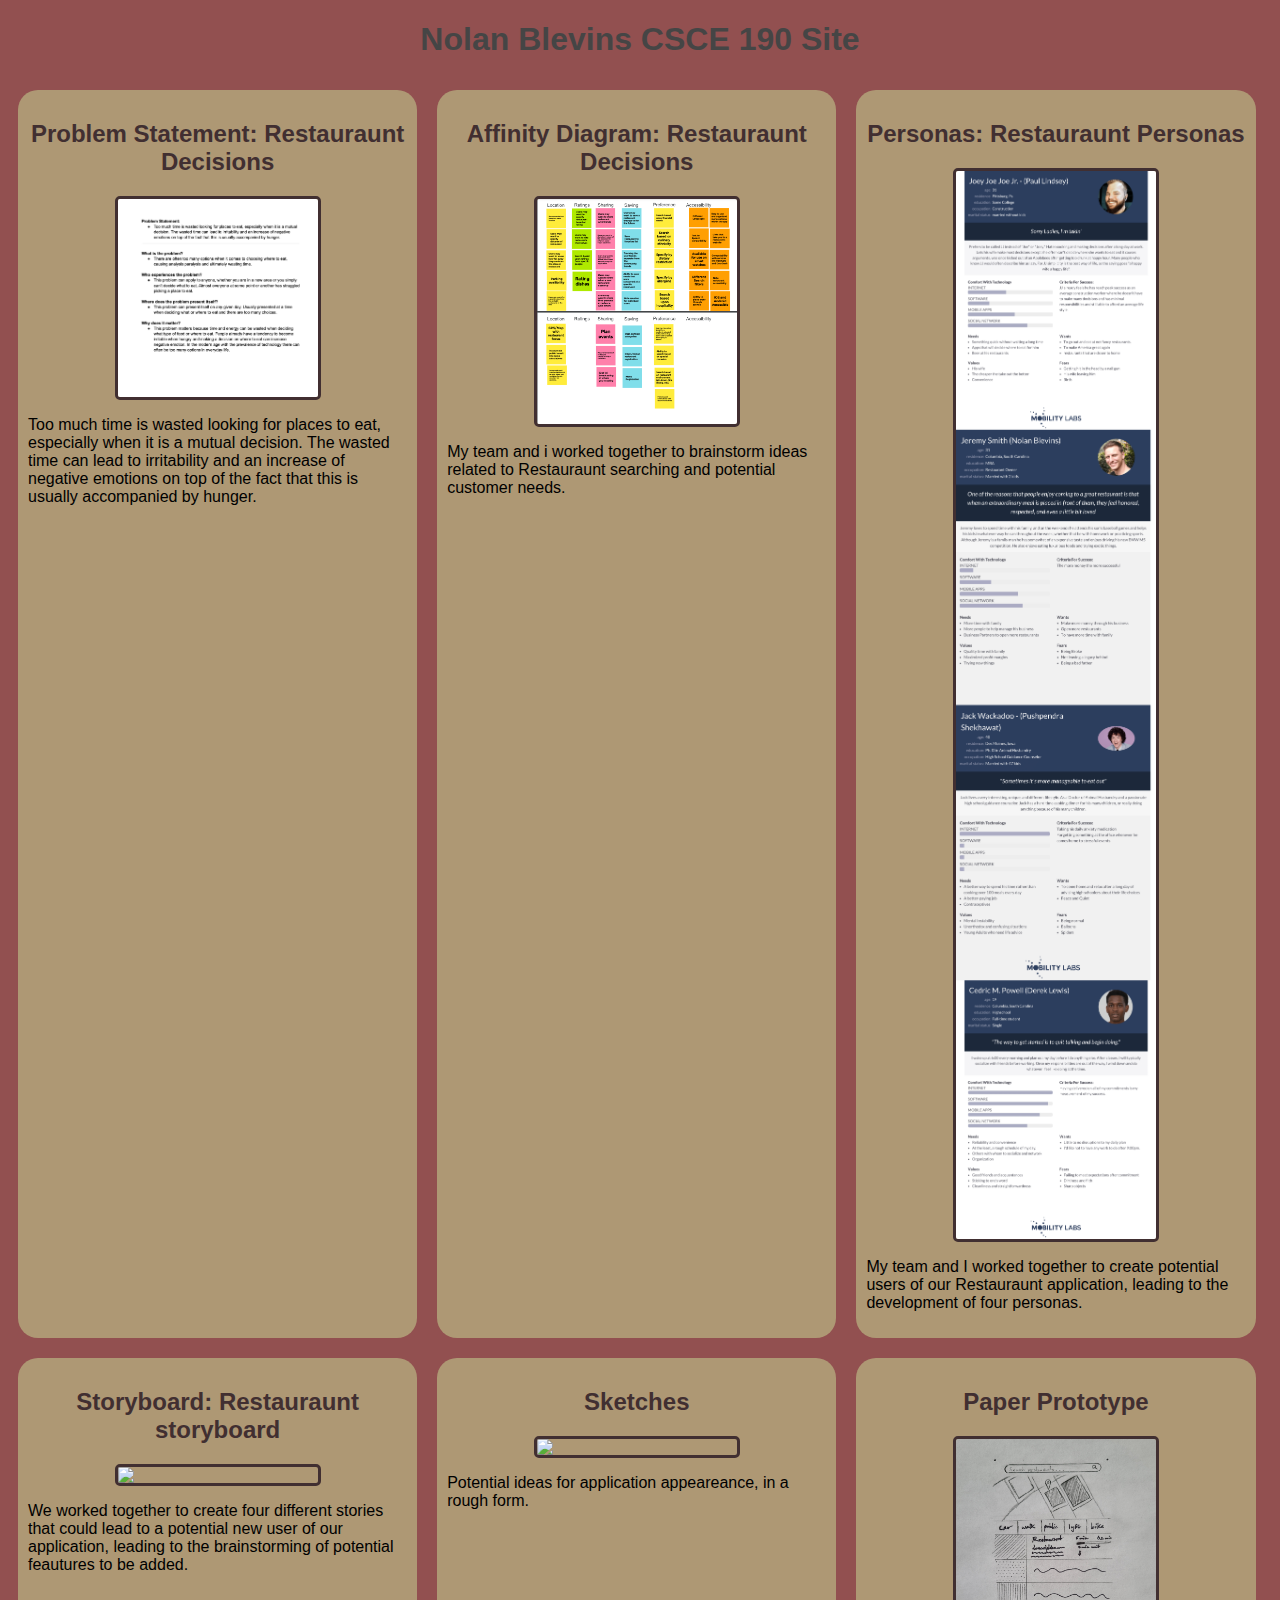
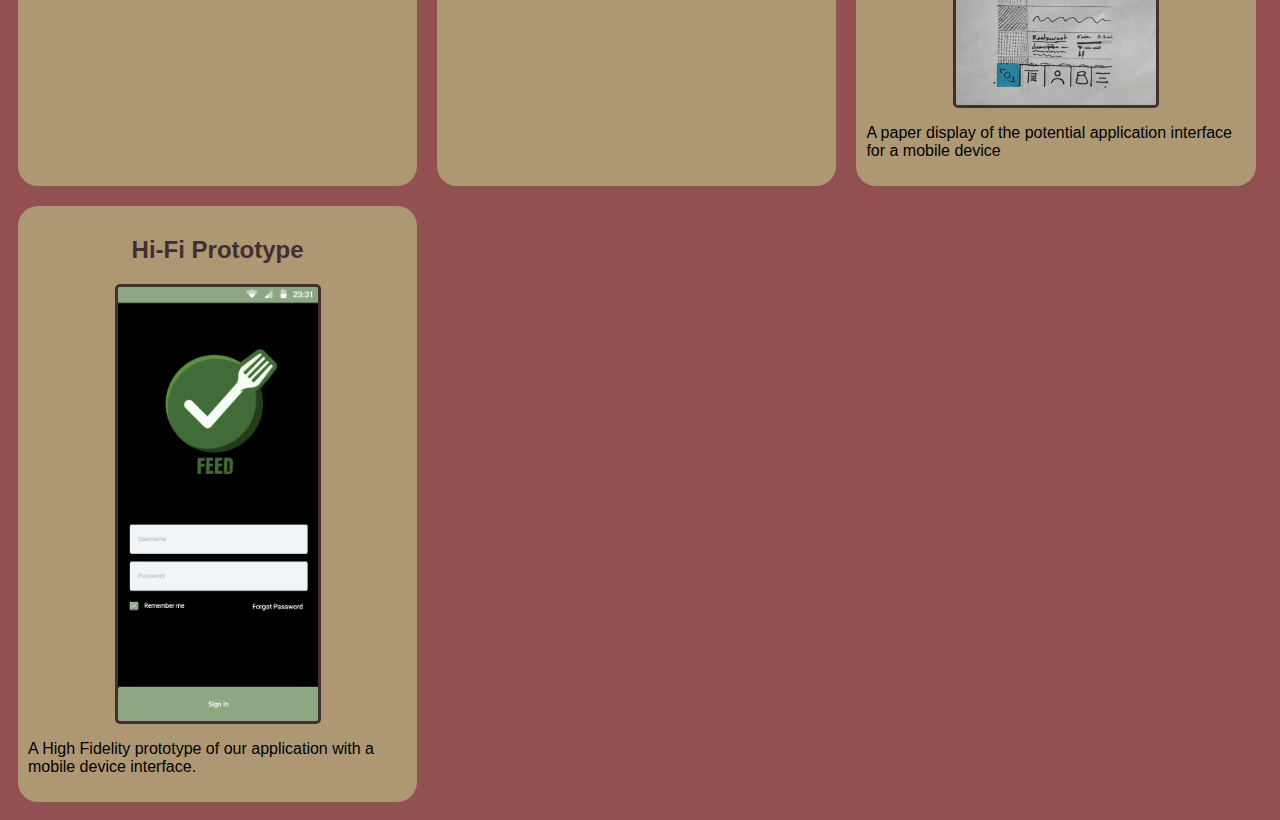
==== commit 72fd086e: "Add files via upload" ====
--- a/index.html
+++ b/index.html
@@ -87,6 +87,18 @@
                 A paper display of the potential application interface for a mobile device
             </p>
         </section>
+        <!-- High Fi Prototype-->
+        <section class="assignment">
+            <a href="files/hi-fi-proto/src/index.html">
+                <h2>Hi-Fi Prototype</h2>
+            </a>
+            <a href="files/hi-fi-proto/src/index.html"><img
+                    src="Images/hifiproto.png"></a>
+
+            <p>
+                A High Fidelity prototype of our application with a mobile device interface.
+            </p>
+        </section>
     </div>
 
 </body>
